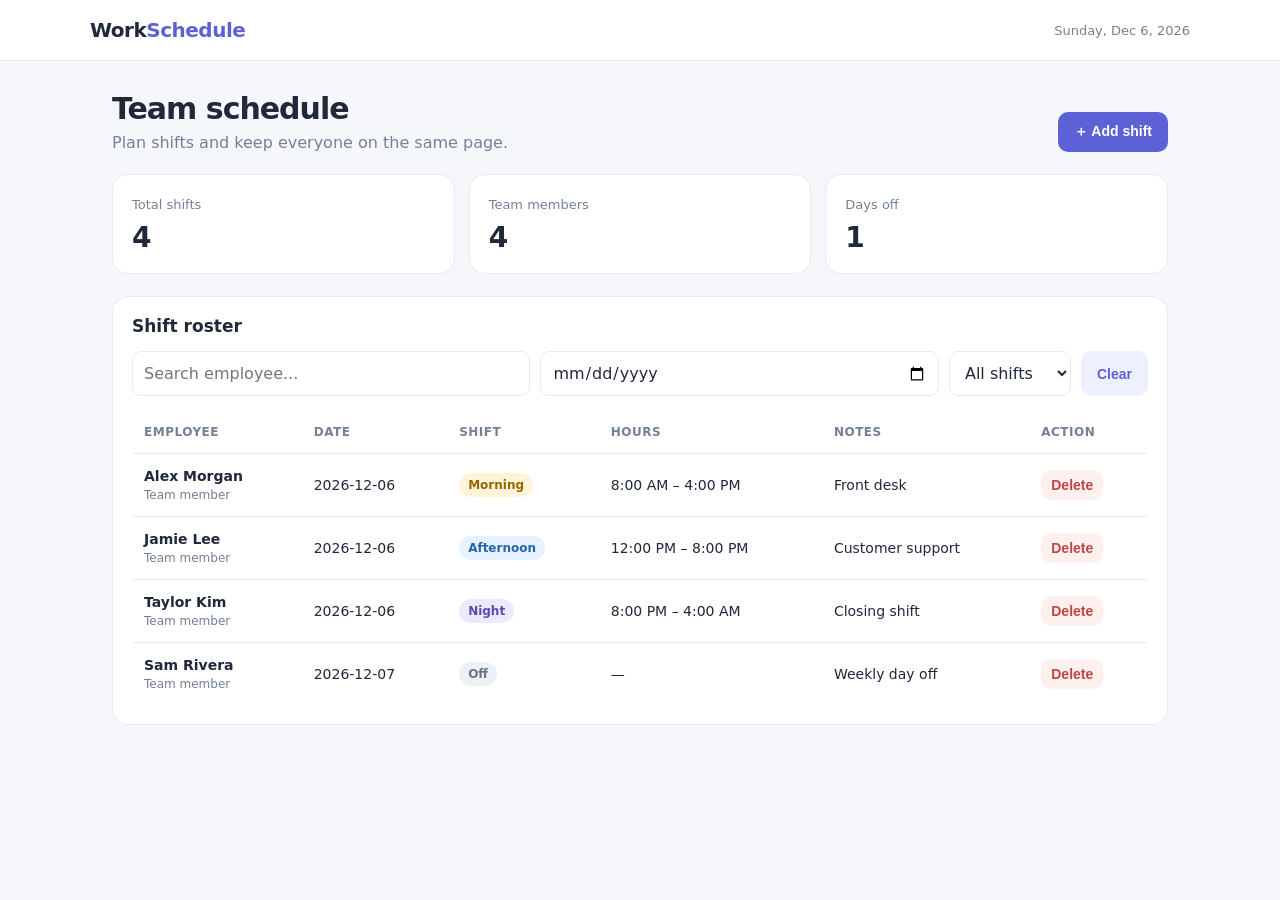
==== index.html @ ed321d89 "Add simple WorkSchedule web app" ====
<!DOCTYPE html>
<html lang="en">
<head>
<meta charset="UTF-8"><meta name="viewport" content="width=device-width, initial-scale=1.0">
<title>WorkSchedule — Team Planner</title>
<style>
:root{--ink:#20283a;--muted:#748096;--line:#e6eaf1;--brand:#5c62d6;--bg:#f5f7fb}
*{box-sizing:border-box}body{margin:0;font-family:Inter,system-ui,-apple-system,Segoe UI,sans-serif;background:var(--bg);color:var(--ink)}
header{background:#fff;border-bottom:1px solid var(--line);padding:18px max(22px,calc((100% - 1100px)/2));display:flex;align-items:center;justify-content:space-between;gap:12px}
.logo{font-weight:800;font-size:20px;letter-spacing:-.5px}.logo span{color:var(--brand)}.today{font-size:13px;color:var(--muted)}
main{max-width:1100px;margin:30px auto;padding:0 22px}.intro{display:flex;justify-content:space-between;align-items:end;gap:16px;flex-wrap:wrap;margin-bottom:22px}h1{font-size:30px;margin:0 0 7px;letter-spacing:-1px}.intro p{margin:0;color:var(--muted)}
button{border:0;border-radius:10px;padding:11px 16px;font-weight:650;cursor:pointer;font-size:14px}.primary{background:var(--brand);color:white}.secondary{background:#eef0ff;color:var(--brand)}.danger{background:#fff0f0;color:#c04444;padding:7px 10px}
.stats{display:grid;grid-template-columns:repeat(3,1fr);gap:14px;margin-bottom:22px}.stat,.panel{background:white;border:1px solid var(--line);border-radius:16px;padding:19px}.stat label{color:var(--muted);font-size:13px}.stat strong{display:block;font-size:28px;margin-top:8px}
.panel h2{font-size:17px;margin:0 0 15px}.toolbar{display:flex;gap:10px;flex-wrap:wrap;margin-bottom:15px}.toolbar input,.toolbar select,.formgrid input,.formgrid select{border:1px solid var(--line);border-radius:9px;padding:11px;background:white;color:var(--ink);font:inherit;min-width:0}.toolbar input{flex:1;min-width:180px}
.tablewrap{overflow-x:auto}table{border-collapse:collapse;width:100%;min-width:680px}th,td{text-align:left;padding:14px 12px;border-bottom:1px solid var(--line);font-size:14px}th{font-size:12px;text-transform:uppercase;letter-spacing:.5px;color:var(--muted)}tbody tr:last-child td{border-bottom:0}.person{font-weight:700}.sub{display:block;color:var(--muted);font-size:12px;margin-top:4px}.pill{display:inline-block;border-radius:99px;padding:5px 9px;font-size:12px;font-weight:700}.Morning{background:#fff3d9;color:#956500}.Afternoon{background:#e6f2ff;color:#2367a7}.Night{background:#ece9ff;color:#594bb5}.Off{background:#edf0f4;color:#687487}
.empty{text-align:center;color:var(--muted);padding:30px}.modal{position:fixed;inset:0;background:#11182780;display:none;align-items:center;justify-content:center;padding:18px}.modal.open{display:flex}.dialog{background:white;border-radius:18px;padding:24px;width:min(480px,100%);box-shadow:0 25px 70px #11182730}.dialoghead{display:flex;justify-content:space-between;align-items:center;margin-bottom:18px}.dialoghead h2{margin:0}.close{background:#f0f2f6;padding:7px 11px}.formgrid{display:grid;grid-template-columns:1fr 1fr;gap:13px}.field{display:flex;flex-direction:column;gap:6px}.field label{font-size:13px;color:var(--muted)}.field input,.field select{width:100%}.wide{grid-column:1/-1}.actions{display:flex;justify-content:flex-end;gap:8px;margin-top:20px}
@media(max-width:620px){main{margin:22px auto}.stats{grid-template-columns:1fr}.stat{padding:15px}h1{font-size:25px}.formgrid{grid-template-columns:1fr}.wide{grid-column:auto}.today{display:none}}
</style>
</head>
<body>
<header><div class="logo">Work<span>Schedule</span></div><div class="today" id="today"></div></header>
<main>
<section class="intro"><div><h1>Team schedule</h1><p>Plan shifts and keep everyone on the same page.</p></div><button class="primary" id="addBtn">＋ Add shift</button></section>
<section class="stats">
<div class="stat"><label>Total shifts</label><strong id="total">0</strong></div>
<div class="stat"><label>Team members</label><strong id="members">0</strong></div>
<div class="stat"><label>Days off</label><strong id="daysOff">0</strong></div>
</section>
<section class="panel"><h2>Shift roster</h2>
<div class="toolbar"><input id="search" placeholder="Search employee..." aria-label="Search employee"><input type="date" id="filterDate" aria-label="Filter by date"><select id="filterShift" aria-label="Filter by shift"><option value="">All shifts</option><option>Morning</option><option>Afternoon</option><option>Night</option><option>Off</option></select><button class="secondary" id="clearFilters">Clear</button></div>
<div class="tablewrap"><table><thead><tr><th>Employee</th><th>Date</th><th>Shift</th><th>Hours</th><th>Notes</th><th>Action</th></tr></thead><tbody id="rows"></tbody></table><div id="empty" class="empty" hidden>No shifts found. Add a shift to get started.</div></div>
</section>
</main>
<div class="modal" id="modal" role="dialog" aria-modal="true" aria-labelledby="formTitle"><div class="dialog"><div class="dialoghead"><h2 id="formTitle">Add a shift</h2><button class="close" id="closeBtn" aria-label="Close">✕</button></div>
<form id="shiftForm"><div class="formgrid">
<div class="field wide"><label for="employee">Employee name</label><input id="employee" required maxlength="70" placeholder="e.g. Alex Morgan"></div>
<div class="field"><label for="date">Date</label><input id="date" type="date" required></div>
<div class="field"><label for="shift">Shift</label><select id="shift"><option>Morning</option><option>Afternoon</option><option>Night</option><option>Off</option></select></div>
<div class="field wide"><label for="notes">Notes (optional)</label><input id="notes" maxlength="150" placeholder="e.g. Front desk"></div>
</div><div class="actions"><button type="button" class="secondary" id="cancelBtn">Cancel</button><button class="primary" type="submit">Save shift</button></div></form></div></div>
<script>
const $=id=>document.getElementById(id);
const today=new Date();const localDate=d=>{const x=new Date(d.getTime()-d.getTimezoneOffset()*60000);return x.toISOString().slice(0,10)};
$('today').textContent=today.toLocaleDateString(undefined,{weekday:'long',month:'short',day:'numeric',year:'numeric'});
$('date').value=localDate(today);
const initial=[
{name:'Alex Morgan',date:localDate(today),shift:'Morning',notes:'Front desk'},
{name:'Jamie Lee',date:localDate(today),shift:'Afternoon',notes:'Customer support'},
{name:'Taylor Kim',date:localDate(today),shift:'Night',notes:'Closing shift'},
{name:'Sam Rivera',date:localDate(new Date(today.getTime()+86400000)),shift:'Off',notes:'Weekly day off'}
];
let shifts;try{shifts=JSON.parse(localStorage.getItem('workschedule-shifts-v1'))||initial}catch{shifts=initial}
function save(){localStorage.setItem('workschedule-shifts-v1',JSON.stringify(shifts));render()}
function render(){
 const q=$('search').value.trim().toLowerCase(),date=$('filterDate').value,shift=$('filterShift').value;
 const filtered=shifts.map((s,i)=>({...s,index:i})).filter(s=>s.name.toLowerCase().includes(q)&&(!date||s.date===date)&&(!shift||s.shift===shift)).sort((a,b)=>a.date.localeCompare(b.date)||a.name.localeCompare(b.name));
 $('rows').innerHTML=filtered.map(s=>'<tr><td><span class="person">'+esc(s.name)+'</span><span class="sub">Team member</span></td><td>'+esc(s.date)+'</td><td><span class="pill '+esc(s.shift)+'">'+esc(s.shift)+'</span></td><td>'+hours(s.shift)+'</td><td>'+esc(s.notes||'—')+'</td><td><button class="danger" data-delete="'+s.index+'">Delete</button></td></tr>').join('');
 $('empty').hidden=filtered.length>0;$('total').textContent=shifts.length;$('members').textContent=new Set(shifts.map(s=>s.name.trim().toLowerCase())).size;$('daysOff').textContent=shifts.filter(s=>s.shift==='Off').length;
}
function esc(v){return String(v??'').replace(/[&<>"']/g,c=>({'&':'&amp;','<':'&lt;','>':'&gt;','"':'&quot;',"'":'&#39;'}[c]))}
function hours(s){return ({Morning:'8:00 AM – 4:00 PM',Afternoon:'12:00 PM – 8:00 PM',Night:'8:00 PM – 4:00 AM',Off:'—'})[s]||'—'}
function openModal(){$('modal').classList.add('open');$('employee').focus()}
function closeModal(){$('modal').classList.remove('open')}
$('addBtn').onclick=openModal;$('closeBtn').onclick=closeModal;$('cancelBtn').onclick=closeModal;
$('modal').addEventListener('click',e=>{if(e.target===$('modal'))closeModal()});
document.addEventListener('keydown',e=>{if(e.key==='Escape')closeModal()});
$('shiftForm').addEventListener('submit',e=>{e.preventDefault();shifts.push({name:$('employee').value.trim(),date:$('date').value,shift:$('shift').value,notes:$('notes').value.trim()});save();e.target.reset();$('date').value=localDate(today);closeModal()});
$('rows').addEventListener('click',e=>{const b=e.target.closest('[data-delete]');if(b&&confirm('Delete this shift?')){shifts.splice(Number(b.dataset.delete),1);save()}});
['search','filterDate','filterShift'].forEach(id=>$(id).addEventListener('input',render));
$('clearFilters').onclick=()=>{$('search').value='';$('filterDate').value='';$('filterShift').value='';render()};
render();
</script>
</body></html>
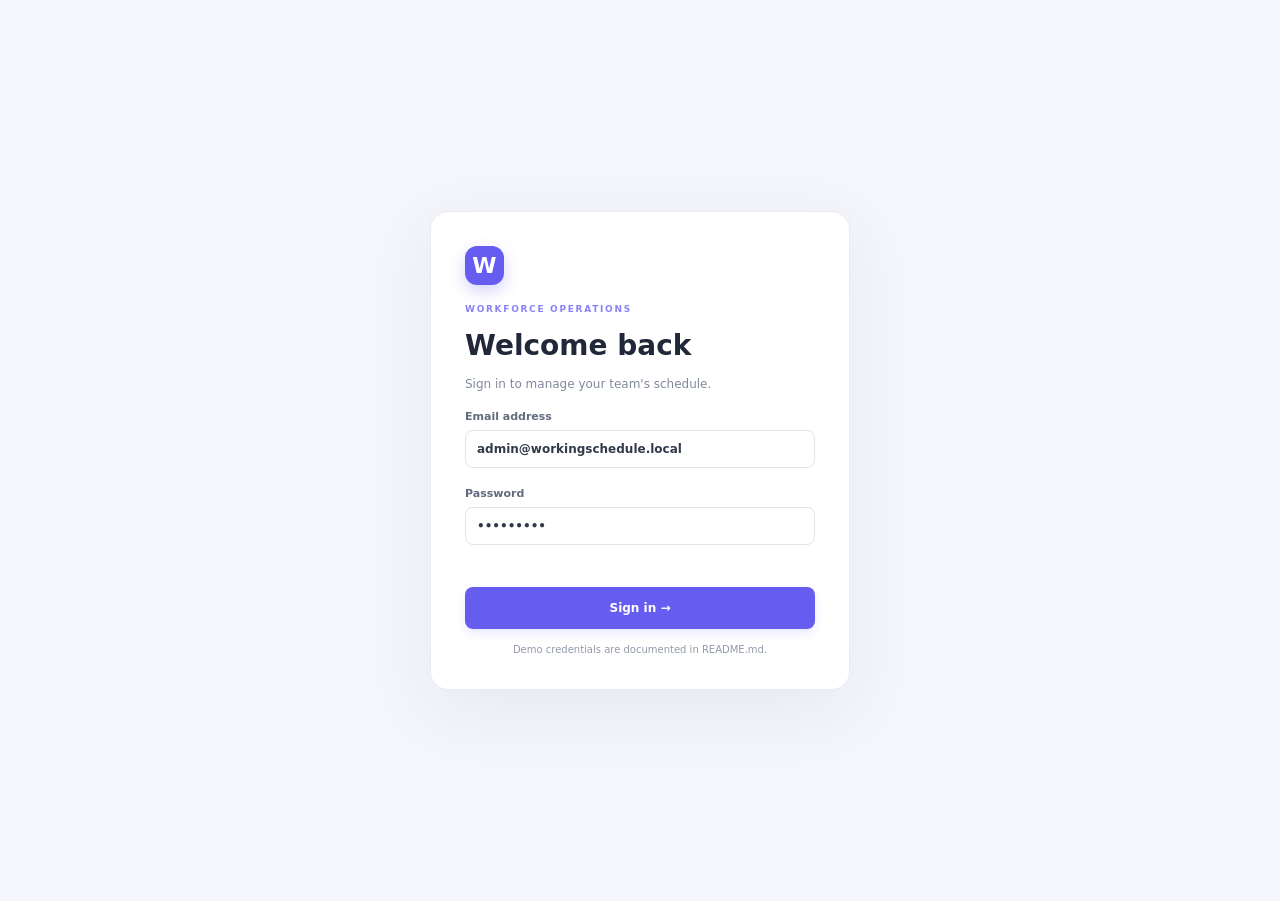
==== commit e115b34e: "Set main entry point to capstone dashboard" ====
--- a/index.html
+++ b/index.html
@@ -1,73 +1 @@
-<!DOCTYPE html>
-<html lang="en">
-<head>
-<meta charset="UTF-8"><meta name="viewport" content="width=device-width, initial-scale=1.0">
-<title>WorkSchedule — Team Planner</title>
-<style>
-:root{--ink:#20283a;--muted:#748096;--line:#e6eaf1;--brand:#5c62d6;--bg:#f5f7fb}
-*{box-sizing:border-box}body{margin:0;font-family:Inter,system-ui,-apple-system,Segoe UI,sans-serif;background:var(--bg);color:var(--ink)}
-header{background:#fff;border-bottom:1px solid var(--line);padding:18px max(22px,calc((100% - 1100px)/2));display:flex;align-items:center;justify-content:space-between;gap:12px}
-.logo{font-weight:800;font-size:20px;letter-spacing:-.5px}.logo span{color:var(--brand)}.today{font-size:13px;color:var(--muted)}
-main{max-width:1100px;margin:30px auto;padding:0 22px}.intro{display:flex;justify-content:space-between;align-items:end;gap:16px;flex-wrap:wrap;margin-bottom:22px}h1{font-size:30px;margin:0 0 7px;letter-spacing:-1px}.intro p{margin:0;color:var(--muted)}
-button{border:0;border-radius:10px;padding:11px 16px;font-weight:650;cursor:pointer;font-size:14px}.primary{background:var(--brand);color:white}.secondary{background:#eef0ff;color:var(--brand)}.danger{background:#fff0f0;color:#c04444;padding:7px 10px}
-.stats{display:grid;grid-template-columns:repeat(3,1fr);gap:14px;margin-bottom:22px}.stat,.panel{background:white;border:1px solid var(--line);border-radius:16px;padding:19px}.stat label{color:var(--muted);font-size:13px}.stat strong{display:block;font-size:28px;margin-top:8px}
-.panel h2{font-size:17px;margin:0 0 15px}.toolbar{display:flex;gap:10px;flex-wrap:wrap;margin-bottom:15px}.toolbar input,.toolbar select,.formgrid input,.formgrid select{border:1px solid var(--line);border-radius:9px;padding:11px;background:white;color:var(--ink);font:inherit;min-width:0}.toolbar input{flex:1;min-width:180px}
-.tablewrap{overflow-x:auto}table{border-collapse:collapse;width:100%;min-width:680px}th,td{text-align:left;padding:14px 12px;border-bottom:1px solid var(--line);font-size:14px}th{font-size:12px;text-transform:uppercase;letter-spacing:.5px;color:var(--muted)}tbody tr:last-child td{border-bottom:0}.person{font-weight:700}.sub{display:block;color:var(--muted);font-size:12px;margin-top:4px}.pill{display:inline-block;border-radius:99px;padding:5px 9px;font-size:12px;font-weight:700}.Morning{background:#fff3d9;color:#956500}.Afternoon{background:#e6f2ff;color:#2367a7}.Night{background:#ece9ff;color:#594bb5}.Off{background:#edf0f4;color:#687487}
-.empty{text-align:center;color:var(--muted);padding:30px}.modal{position:fixed;inset:0;background:#11182780;display:none;align-items:center;justify-content:center;padding:18px}.modal.open{display:flex}.dialog{background:white;border-radius:18px;padding:24px;width:min(480px,100%);box-shadow:0 25px 70px #11182730}.dialoghead{display:flex;justify-content:space-between;align-items:center;margin-bottom:18px}.dialoghead h2{margin:0}.close{background:#f0f2f6;padding:7px 11px}.formgrid{display:grid;grid-template-columns:1fr 1fr;gap:13px}.field{display:flex;flex-direction:column;gap:6px}.field label{font-size:13px;color:var(--muted)}.field input,.field select{width:100%}.wide{grid-column:1/-1}.actions{display:flex;justify-content:flex-end;gap:8px;margin-top:20px}
-@media(max-width:620px){main{margin:22px auto}.stats{grid-template-columns:1fr}.stat{padding:15px}h1{font-size:25px}.formgrid{grid-template-columns:1fr}.wide{grid-column:auto}.today{display:none}}
-</style>
-</head>
-<body>
-<header><div class="logo">Work<span>Schedule</span></div><div class="today" id="today"></div></header>
-<main>
-<section class="intro"><div><h1>Team schedule</h1><p>Plan shifts and keep everyone on the same page.</p></div><button class="primary" id="addBtn">＋ Add shift</button></section>
-<section class="stats">
-<div class="stat"><label>Total shifts</label><strong id="total">0</strong></div>
-<div class="stat"><label>Team members</label><strong id="members">0</strong></div>
-<div class="stat"><label>Days off</label><strong id="daysOff">0</strong></div>
-</section>
-<section class="panel"><h2>Shift roster</h2>
-<div class="toolbar"><input id="search" placeholder="Search employee..." aria-label="Search employee"><input type="date" id="filterDate" aria-label="Filter by date"><select id="filterShift" aria-label="Filter by shift"><option value="">All shifts</option><option>Morning</option><option>Afternoon</option><option>Night</option><option>Off</option></select><button class="secondary" id="clearFilters">Clear</button></div>
-<div class="tablewrap"><table><thead><tr><th>Employee</th><th>Date</th><th>Shift</th><th>Hours</th><th>Notes</th><th>Action</th></tr></thead><tbody id="rows"></tbody></table><div id="empty" class="empty" hidden>No shifts found. Add a shift to get started.</div></div>
-</section>
-</main>
-<div class="modal" id="modal" role="dialog" aria-modal="true" aria-labelledby="formTitle"><div class="dialog"><div class="dialoghead"><h2 id="formTitle">Add a shift</h2><button class="close" id="closeBtn" aria-label="Close">✕</button></div>
-<form id="shiftForm"><div class="formgrid">
-<div class="field wide"><label for="employee">Employee name</label><input id="employee" required maxlength="70" placeholder="e.g. Alex Morgan"></div>
-<div class="field"><label for="date">Date</label><input id="date" type="date" required></div>
-<div class="field"><label for="shift">Shift</label><select id="shift"><option>Morning</option><option>Afternoon</option><option>Night</option><option>Off</option></select></div>
-<div class="field wide"><label for="notes">Notes (optional)</label><input id="notes" maxlength="150" placeholder="e.g. Front desk"></div>
-</div><div class="actions"><button type="button" class="secondary" id="cancelBtn">Cancel</button><button class="primary" type="submit">Save shift</button></div></form></div></div>
-<script>
-const $=id=>document.getElementById(id);
-const today=new Date();const localDate=d=>{const x=new Date(d.getTime()-d.getTimezoneOffset()*60000);return x.toISOString().slice(0,10)};
-$('today').textContent=today.toLocaleDateString(undefined,{weekday:'long',month:'short',day:'numeric',year:'numeric'});
-$('date').value=localDate(today);
-const initial=[
-{name:'Alex Morgan',date:localDate(today),shift:'Morning',notes:'Front desk'},
-{name:'Jamie Lee',date:localDate(today),shift:'Afternoon',notes:'Customer support'},
-{name:'Taylor Kim',date:localDate(today),shift:'Night',notes:'Closing shift'},
-{name:'Sam Rivera',date:localDate(new Date(today.getTime()+86400000)),shift:'Off',notes:'Weekly day off'}
-];
-let shifts;try{shifts=JSON.parse(localStorage.getItem('workschedule-shifts-v1'))||initial}catch{shifts=initial}
-function save(){localStorage.setItem('workschedule-shifts-v1',JSON.stringify(shifts));render()}
-function render(){
- const q=$('search').value.trim().toLowerCase(),date=$('filterDate').value,shift=$('filterShift').value;
- const filtered=shifts.map((s,i)=>({...s,index:i})).filter(s=>s.name.toLowerCase().includes(q)&&(!date||s.date===date)&&(!shift||s.shift===shift)).sort((a,b)=>a.date.localeCompare(b.date)||a.name.localeCompare(b.name));
- $('rows').innerHTML=filtered.map(s=>'<tr><td><span class="person">'+esc(s.name)+'</span><span class="sub">Team member</span></td><td>'+esc(s.date)+'</td><td><span class="pill '+esc(s.shift)+'">'+esc(s.shift)+'</span></td><td>'+hours(s.shift)+'</td><td>'+esc(s.notes||'—')+'</td><td><button class="danger" data-delete="'+s.index+'">Delete</button></td></tr>').join('');
- $('empty').hidden=filtered.length>0;$('total').textContent=shifts.length;$('members').textContent=new Set(shifts.map(s=>s.name.trim().toLowerCase())).size;$('daysOff').textContent=shifts.filter(s=>s.shift==='Off').length;
-}
-function esc(v){return String(v??'').replace(/[&<>"']/g,c=>({'&':'&amp;','<':'&lt;','>':'&gt;','"':'&quot;',"'":'&#39;'}[c]))}
-function hours(s){return ({Morning:'8:00 AM – 4:00 PM',Afternoon:'12:00 PM – 8:00 PM',Night:'8:00 PM – 4:00 AM',Off:'—'})[s]||'—'}
-function openModal(){$('modal').classList.add('open');$('employee').focus()}
-function closeModal(){$('modal').classList.remove('open')}
-$('addBtn').onclick=openModal;$('closeBtn').onclick=closeModal;$('cancelBtn').onclick=closeModal;
-$('modal').addEventListener('click',e=>{if(e.target===$('modal'))closeModal()});
-document.addEventListener('keydown',e=>{if(e.key==='Escape')closeModal()});
-$('shiftForm').addEventListener('submit',e=>{e.preventDefault();shifts.push({name:$('employee').value.trim(),date:$('date').value,shift:$('shift').value,notes:$('notes').value.trim()});save();e.target.reset();$('date').value=localDate(today);closeModal()});
-$('rows').addEventListener('click',e=>{const b=e.target.closest('[data-delete]');if(b&&confirm('Delete this shift?')){shifts.splice(Number(b.dataset.delete),1);save()}});
-['search','filterDate','filterShift'].forEach(id=>$(id).addEventListener('input',render));
-$('clearFilters').onclick=()=>{$('search').value='';$('filterDate').value='';$('filterShift').value='';render()};
-render();
-</script>
-</body></html>+<!doctype html><html lang="en"><head><meta charset="utf-8"><meta name="viewport" content="width=device-width,initial-scale=1"><meta http-equiv="refresh" content="0;url=dashboard.html"><title>WorkSchedule Pro</title><style>body{font-family:system-ui,sans-serif;background:#f6f7fb;color:#252a3a;display:grid;place-items:center;min-height:100vh}a{color:#665cf0}</style></head><body><p>Opening WorkSchedule Pro… <a href="dashboard.html">Launch dashboard</a></p><script>location.replace('dashboard.html')</script></body></html>
